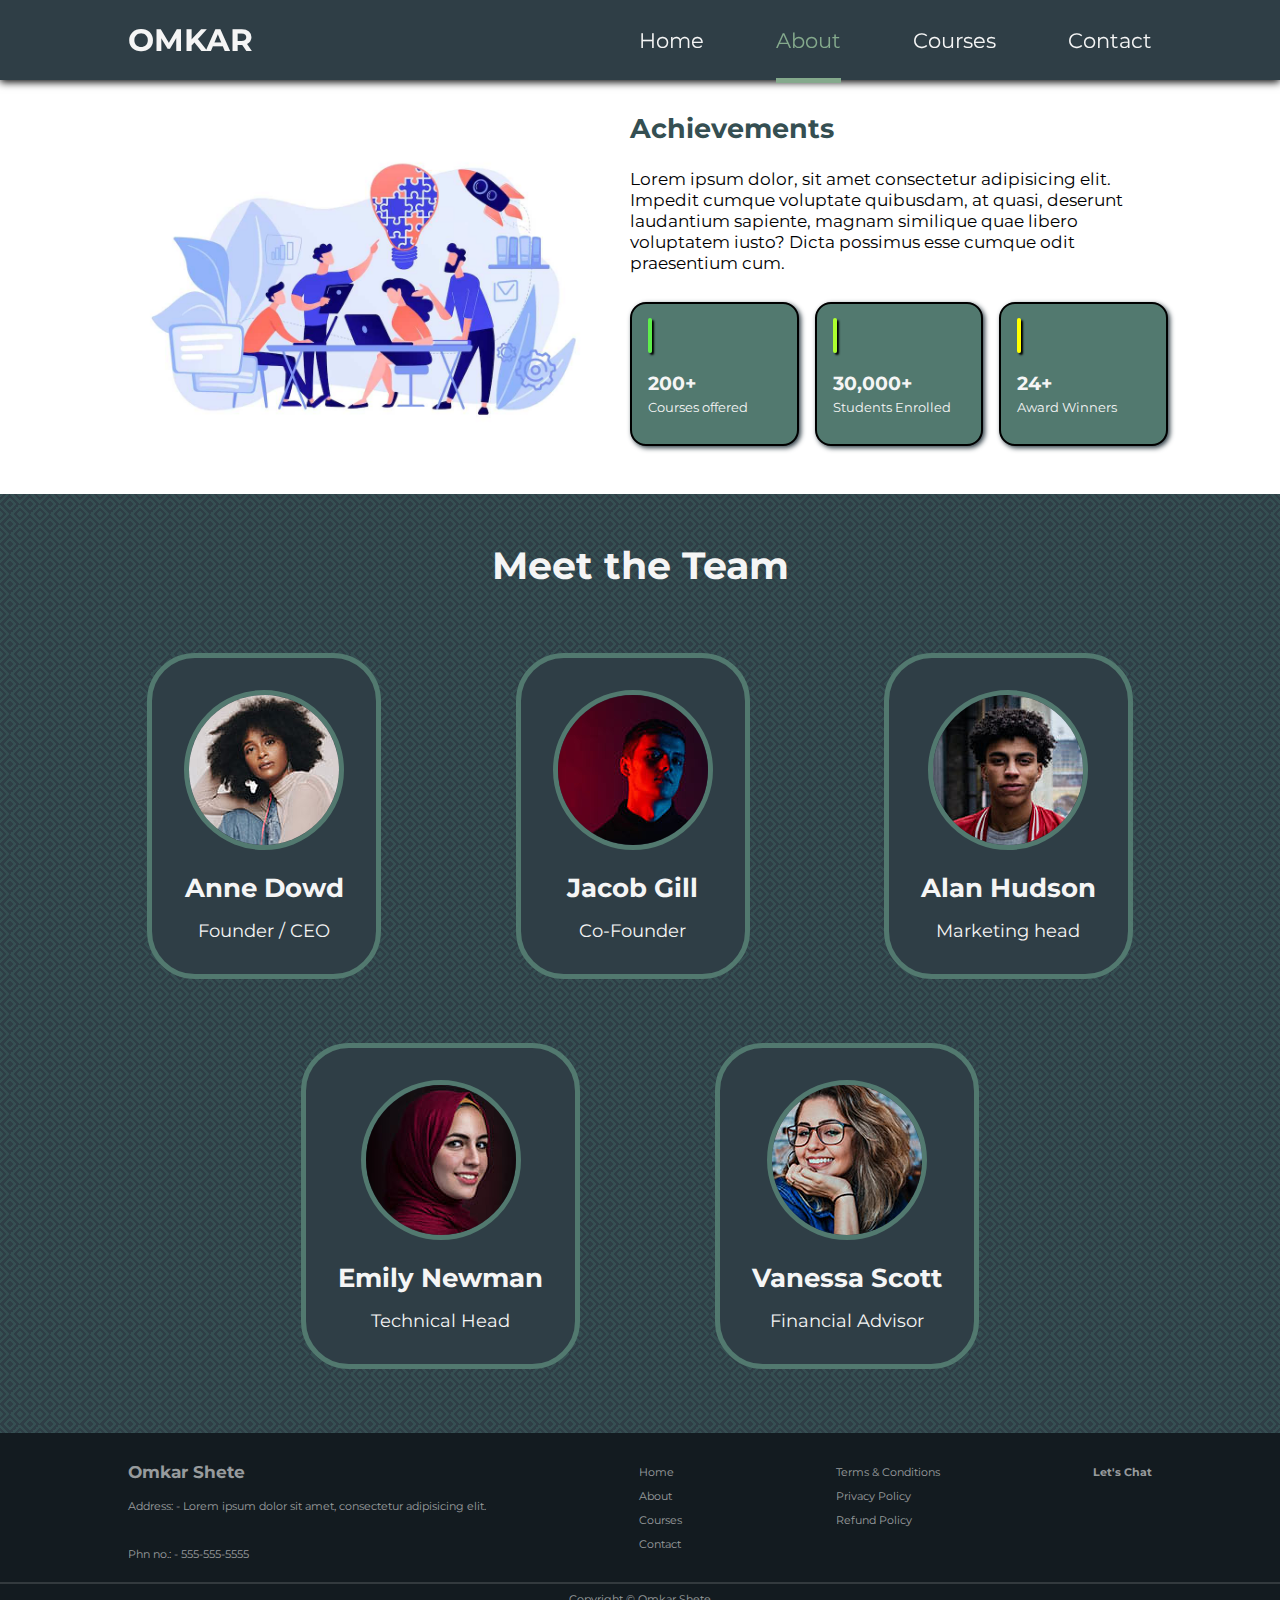
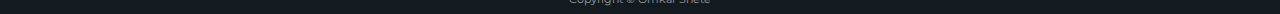
==== about.html @ 5f9958e2 "First Commit" ====
<!DOCTYPE html>
<html lang="en">

<head>
    <meta charset="UTF-8">
    <meta name="viewport" content="width=device-width, initial-scale=1.0">
    <title>About</title>
    <link rel="stylesheet" href="./css/style.css">
    <link rel="stylesheet" href="./css/about.css">
    <script type="module" src="main.js"></script>

    <!-- ICONSCOUT CDN -->
    <link rel="stylesheet" href="https://unicons.iconscout.com/release/v4.0.8/css/line.css">
    <!-- FONTS -->
    <link rel="preconnect" href="https://fonts.googleapis.com">
    <link rel="preconnect" href="https://fonts.gstatic.com" crossorigin>
    <link
        href="https://fonts.googleapis.com/css2?family=Montserrat:wght@300;500;700&family=Outfit:wght@400;700&display=swap"
        rel="stylesheet">



</head>

<body>
    <div id="scroll"></div>

    <!-- ======= START of NAVBAR ========= -->
    <nav id="navcontainer">
        <div class="container nav">
            <div class="nav__logo">
                <h2><a href="index.html">OMKAR</a></h2>
            </div>

            <ul class="nav__menu " id="nav__menu">
                <li><a href="index.html">Home</a></li>
                <li><a class="active" href="about.html">About</a></li>
                <li><a href="courses.html">Courses</a></li>
                <li><a href="contact.html">Contact</a></li>
            </ul>

            <button class="nav__togglebtn" id="open-btn"><i class="uil uil-bars"></i></button>
            <button class="nav__togglebtn" id="close-btn"><i class="uil uil-multiply"></i></button>

        </div>

    </nav>

    <!-- ============= About-Achievements ================ -->

    <section class="about">
        <div class="container">
            <div class="about__left">
                <img src="./img/about_undraw.svg" alt="achievements">
            </div>
            <div class="about__right">
                <h3>Achievements</h3>
                <p>Lorem ipsum dolor, sit amet consectetur adipisicing elit. Impedit cumque voluptate quibusdam, at
                    quasi, deserunt laudantium sapiente, magnam similique quae libero voluptatem iusto? Dicta possimus
                    esse cumque odit praesentium cum.</p>
                <div class="cards">
                    <div class="card">
                        <i class="uil uil-video"></i>
                        <h4>200+</h4>
                        <p>Courses offered</p>
                    </div>
                    <div class="card">
                        <i class="uil uil-book-reader"></i>
                        <h4>30,000+</h4>
                        <p>Students Enrolled</p>
                    </div>
                    <div class="card">
                        <i class="uil uil-trophy"></i>
                        <h4>24+</h4>
                        <p>Award Winners</p>
                    </div>
                </div>
            </div>

        </div>
    </section>

    <!-- ==================== Team ================= -->

    <section class="team">
        <div class="container">
            <h2>Meet the Team</h2>
            <div class="members">
                <div class="member__card">
                    <img src="./img/avatar1.jpg" alt="person 1">

                    <h4>Anne Dowd</h4>
                    <p>Founder / CEO</p>
                    <ul class="member__socials" id="ul">
                        <li><a href="https://twitter.com/" target="_blank"><i class="uil uil-twitter"></i></a></li>
                        <li><a href="https://www.instagram.com/" target="_blank"><i
                                    class="uil uil-instagram-alt"></i></a></li>
                        <li><a href="https://www.facebook.com/" target="_blank"><i class="uil uil-facebook"></i></a>
                        </li>
                    </ul>

                </div>
                <div class="member__card">
                    <img src="./img/avatar2.jpg" alt="person 1">
                    <h4>Jacob Gill</h4>
                    <p>Co-Founder</p>
                    <ul class="member__socials" id="ul">
                        <li><a href="https://twitter.com/" target="_blank"><i class="uil uil-twitter"></i></a></li>
                        <li><a href="https://www.instagram.com/" target="_blank"><i
                                    class="uil uil-instagram-alt"></i></a></li>
                        <li><a href="https://www.facebook.com/" target="_blank"><i class="uil uil-facebook"></i></a>
                        </li>
                    </ul>

                </div>
                <div class="member__card">
                    <img src="./img/avatar3.jpg" alt="person 1">
                    <h4>Alan Hudson</h4>
                    <p>Marketing head</p>
                    <ul class="member__socials" id="ul">
                        <li><a href="https://twitter.com/" target="_blank"><i class="uil uil-twitter"></i></a></li>
                        <li><a href="https://www.instagram.com/" target="_blank"><i
                                    class="uil uil-instagram-alt"></i></a></li>
                        <li><a href="https://www.facebook.com/" target="_blank"><i class="uil uil-facebook"></i></a>
                        </li>
                    </ul>
                </div>
                <div class="member__card">
                    <img src="./img/avatar4.jpg" alt="person 1">
                    <h4>Emily Newman</h4>
                    <p>Technical Head</p>
                    <ul class="member__socials" id="ul">
                        <li><a href="https://twitter.com/" target="_blank"><i class="uil uil-twitter"></i></a></li>
                        <li><a href="https://www.instagram.com/" target="_blank"><i
                                    class="uil uil-instagram-alt"></i></a></li>
                        <li><a href="https://www.facebook.com/" target="_blank"><i class="uil uil-facebook"></i></a>
                        </li>
                    </ul>
                </div>
                <div class="member__card">
                    <img src="./img/avatar5.jpg" alt="person 1">
                    <h4>Vanessa Scott</h4>
                    <p>Financial Advisor</p>
                    <ul class="member__socials" id="ul">
                        <li><a href="https://twitter.com/" target="_blank"><i class="uil uil-twitter"></i></a></li>
                        <li><a href="https://www.instagram.com/" target="_blank"><i
                                    class="uil uil-instagram-alt"></i></a></li>
                        <li><a href="https://www.facebook.com/" target="_blank"><i class="uil uil-facebook"></i></a>
                        </li>
                    </ul>
                </div>
            </div>
        </div>
    </section>


    <!-- ============ Footer ========== -->

    <footer>
        <div class=" container">
            <div class="footer__top">

                <div class="footer__organization">
                    <h2>Omkar Shete</h2>
                    <p>Address: - Lorem ipsum dolor sit amet, consectetur adipisicing elit.</p>
                    <br>
                    <p>Phn no.: - 555-555-5555</p>
                </div>

                <ul class="links">
                    <li><a href="index.html">Home</a></li>
                    <li><a href="about.html">About</a></li>
                    <li><a href="courses.html">Courses</a></li>
                    <li><a href="contact.html">Contact</a></li>
                </ul>
                <ul class="links-terms">
                    <li><a href="index.html" target="_blank">Terms & Conditions</a></li>
                    <li><a href="about.html" target="_blank">Privacy Policy</a></li>
                    <li><a href="courses.html" target="_blank">Refund Policy</a></li>
                </ul>

                <div class="footer__socials">
                    <h4>Let's Chat</h4>
                    <ul class="socials">
                        <li><a href="https://twitter.com/"><i class="uil uil-twitter" target="_blank"></i></a></li>
                        <li><a href="https://www.instagram.com/"><i class="uil uil-instagram-alt"
                                    target="_blank"></i></a></li>
                        <li><a href="https://www.facebook.com/"><i class="uil uil-facebook" target="_blank"></i></a>
                        </li>
                    </ul>
                </div>


            </div>
        </div>
        <div class="footer__down ">
            <p> Copyright &copy; Omkar Shete</p>
        </div>
    </footer>








    <!-- Back to top -->

    <div class="top">
        <a href="#scroll"><button id="top-btn"><i class="uil uil-arrow-up"></i></button></a>
    </div>


</body>

</html>
---- css/style.css ----
/* ========== VARIABLES ========= */
:root {
    --color-primary: #84A98C;
    --color-primary-variant: #52796F;

    --color-dark: #2F3E46;
    --color-dark-variant: #354F52;

    --color-light: #CAD2C5;

    --container-width-lg: 80%;
    --container-width-md: 90%;
    --container-width-sm: 94%;

}

/*========== CSS RESET =============*/


* {
    margin: 0;
    padding: 0;
    box-sizing: border-box;
    list-style: none;
    text-decoration: none;
}

html {
    height: 100%;
    scroll-behavior: smooth;
}

#scroll {
    position: absolute;
    top: 0;
}

body {

    height: 100%;
    background-color: var(--color-dark-variant);
    /* background: linear-gradient(45deg, #0000 calc(25%/3), #2f3e46 0 calc(50%/3),
            #0000 0 calc(250%/3), #2f3e46 0 calc(275%/3),
            #0000 0), linear-gradient(45deg, #2f3e46 calc(25%/3), #0000 0 calc(50%/3),
            #2f3e46 0 25%, #0000 0 75%,
            #2f3e46 0 calc(250%/3), #0000 0 calc(275%/3),
            #2f3e46 0),
        linear-gradient(-45deg, #0000 calc(25%/3), #2f3e46 0 calc(50%/3),
            #0000 0 calc(250%/3), #2f3e46 0 calc(275%/3),
            #0000 0), linear-gradient(-45deg, #2f3e46 calc(25%/3), #0000 0 calc(50%/3),
            #2f3e46 0 25%, #0000 0 75%,
            #2f3e46 0 calc(250%/3), #0000 0 calc(275%/3),
            #2f3e46 0) #354f52;
    background-size: 20px 20px;
    background-position: 0 0, 10px 10px; */
    background: radial-gradient(var(--color-primary), var(--color-primary-variant));
    /* background: linear-gradient(var(--color-dark-variant), var(--color-primary-variant)); */
    background-repeat: no-repeat;
    background-attachment: fixed;

    font-family: 'Montserrat', sans-serif;
    font-size: 1.6rem;
}

.container {
    width: var(--container-width-lg);
    margin: 0 auto;
    /* border: 8px solid black; */
}

.info-btn {
    font-size: 1.4rem;
    margin: 2rem 0rem;
    padding: 1rem;
    color: white;
    background-color: var(--color-dark);
    cursor: pointer;
    border-radius: 10px;
    transition: 200ms transform ease;
}

.info-btn:hover {
    transform: translateY(-4px);
    /* color: var(--color-light); */
    color: rgb(141, 219, 141);
    background-color: var(--color-dark-variant);
}


.windowScroll {
    background-color: var(--color-dark-variant);
    transition: all 1000ms ease;
    /* background-color: #3f5355; */
    /* color: var(--color-dark-variant); */
}

.top button {

    border: 2px solid black;
    border-radius: 50%;
    font-size: 2rem;
    padding: 0.5rem 0.7rem;
    color: var(--color-dark);
    background-color: var(--color-primary);
    position: fixed;
    bottom: 5%;
    right: 2%;
    cursor: pointer;
    z-index: 11;
    transition: all 300ms ease;
    display: none;

}

span.no-wrap {
    white-space: nowrap;
}

/* .btn-display{

} */

/* ========== NAV BAR ============== */

nav {
    background-color: var(--color-dark);
    /* background-color: #354f52fa; */
    box-shadow: 0 2px 8px black;
    position: fixed;
    /* position: relative; */
    font-size: 1.3rem;
    top: 0;
    right: 0;
    left: 0;
    z-index: 10;
}

.nav {
    display: flex;
    justify-content: space-between;
    height: 5rem;
    align-items: center;
    color: var(--color-primary);
}

nav h2 a {
    font-size: 1 .8rem;
    color: whitesmoke;
}


.nav__menu {
    display: flex;
    gap: 4.5rem;
    height: 5rem;
    align-items: center;
}

.nav__menu li {
    height: 100%;
    display: flex;
    align-items: center;
}

.nav__menu li a {
    color: whitesmoke;
    position: relative;
}

.nav__menu a.active,
.nav__menu a:hover {
    color: var(--color-primary);
}

.nav__menu li a.active::after,
.nav__menu li a:hover::after {
    content: "";
    width: 100%;
    height: 5px;
    display: inline-block;
    background-color: var(--color-primary);
    position: absolute;
    top: 50px;
    left: 0;
    bottom: 0;
}


.nav__togglebtn {
    display: none;
    font-size: 1.6rem;
    padding: 0.8rem;
    font-family: 'Montserrat', sans-serif;
    background-color: transparent;
    border: none;
    color: var(--color-light);
}


/* =============== HEADER ================ */

header {
    background-color: white;
}

.header {
    margin-top: 5rem;
    padding-top: 3rem;
    /* display: flex; */
    /* grid-template-columns: 40% 60%; */
    /* overflow: hidden; */
    display: grid;
    grid-template-columns: 45% 55%;
    gap: 1rem;
    /* align-items: center; */
    color: var(--color-dark);
    /* flex: 1; */
}

.header__left {
    display: grid;
    place-content: center;
}

.header__left h3 {
    margin: 0 0 2rem 0;
    /* font-size: 2.8rem; */
    /* font-size: clamp(1.2rem, 2vw + 0.75rem, 6rem); */
    /* flex: 1; */
    font-size: clamp(1.6rem, 1.2vw + 0.75rem, 3rem);
    /* padding-bottom: 1.8vw; */
    color: var(--color-dark-variant);
}

.header__left p {
    margin-bottom: 1.2rem;
    /* font-size: 1.2rem; */
    font-size: clamp(0.8rem, 0.4vw + 0.75rem, 1.4rem);
    /* font-size: clamp(0.9rem, 0.8vw + 0.5rem, 2rem); */
}

.header__left button {
    background-color: var(--color-dark);
    margin-left: 0;
    width: 10rem;
}

.header__right img {
    display: grid;
    place-content: center;
    width: 100%;
    max-height: 400px;
    /* height: 500px;
    flex: 2; */
}

/* ============= Categories ============== */

main {
    /* background-color: var(--color-dark); */
    /* background: radial-gradient(var(--color-primary), var(--color-dark)); */
    /* padding: 1rem; */
    /* height: 65rem; */
    /* margin-top: 1rem; */
    margin-top: 2rem;
    margin-bottom: 4rem;
}

.categories {
    display: grid;
    /* height: 50rem; */
    margin-top: 5rem;
    gap: 1rem;
    color: var(--color-dark);
    grid-template-columns: 30% 70%;


}

.categ__left {
    /* display: flex;
    flex-flow: column nowrap; */
    justify-content: center;
    padding-top: 2rem;
    padding-right: 2rem;
    /* background-color: coral; */
    /* padding: 2rem; */
}



.categ__left h3 {
    font-size: 2.5rem;
    margin: 2rem 0rem;
}

.categ__left p {
    font-size: 1rem;
    margin: 2.5rem 1rem 2rem 0.2rem;
    /* padding-left: 1rem; */
    color: #333;
    /* text-align: justify; */

}

.categ__left button {
    margin-top: 5rem;
    /* margin-left: 2.5rem; */
    /* background-color: var(--color-dark);
    color: var(--color-light); */

}

.categ__right {
    display: grid;
    grid-template-columns: repeat(3, 1fr);
    gap: 1rem;
}

.categ__right__header {
    display: flex;
    align-items: center;
    gap: 0.5rem;
}

.categ__right article {
    border: 2px solid var(--color-light);
    border-radius: 2rem;
    padding: 1rem;
    display: flex;
    flex-flow: column nowrap;
    transition: all 200ms ease-in-out;
    background-color: var(--color-light);
    overflow: hidden;

    /* max-width: 70%; */

}

.categ__right article:hover {
    box-shadow: -15px 15px 20px black;
    transform: translateY(5px);
}

.categ__right article button {
    font-size: 3rem;
    border-radius: 20px;
    text-align: center;
}

.categ__right article p {
    color: var(--color-dark);
    font-size: 0.8rem;
    padding: 1rem;
    text-align: left;
}

.categ__right article h5 {
    color: var(--color-dark-variant);
    /* border: 2px solid coral; */
    display: grid;
    /* text-align: left; */
    place-content: center;
    height: 5rem;
    font-size: clamp(1rem, 0.8vw + 0.5rem, 2rem);
    padding-top: 1rem;
    /* text-align: center; */
}

/* =========== Popular Courses ============= */

.course-container {
    background-color: white;
    text-align: center;
    padding-bottom: 1rem;
}

.course-container h2 {
    padding: 2rem 0;
}

.swiper.mySwipper {
    width: var(--container-width-lg);
    /* width: 100%; */
    height: auto;
    /* position: relative; */
    /* padding: 10rem; */
    /* border: 2px solid coral; */

    /* display: flex;
    flex: 1;
    gap: 1rem;
    flex-flow: column nowrap; */
}

.swipe__button {
    position: absolute;
    top: 0;
}



.course {
    border: 2px solid black;
    margin-bottom: 3rem;
    padding: 1.5rem;
    border-radius: 2rem;
    background-color: var(--color-light);
    /* display: flex; */
    /* align-items: flex-start; */
    /* flex-flow: row nowrap; */
    /* flex-shrink: 1; */
}

.course:hover {
    box-shadow: inset 0 0 10px 2px black;

}

.course .course__img {
    /* height: 250px; */
    width: 100%;
    padding: 0.2rem;
    border-radius: 1rem;
    border: 2px solid black;
    box-shadow: inset 0 0 4px black;
}

.course .course__head {
    white-space: nowrap;
    /* border: 2px solid coral; */
    /* font-size: 1.4rem; */
    font-size: clamp(0.8rem, 0.8vw + 0.5rem, 1.4rem);
    margin: 1rem 0;
}

.course p {
    /* font-size: 1rem; */
    font-size: clamp(0.6rem, 0.4vw + 0.5rem, 1rem);
    text-align: left;
    padding: 0.2rem;

}

.course .info-btn {
    width: 80%;
    display: flex;
    flex: 1;
    text-align: center;
    justify-content: center;
    font-size: 1.2rem;
    margin: 1.8rem auto;
}

/* .course-container {
        margin: 2rem 0 0 0;
        text-align: center;
        background-color: white;
        /* width: 100%; 
        padding: 2rem;

    } */



/* .course-container h2 {
        margin: 2rem;
        font-size: 4rem;
    }

    .courses {
        /* display: flex; 
margin-top: 3rem;
gap: 2rem;
flex: 1;
justify-content: space-between;
/* grid-template-columns: repeat(3, 1fr); 

}

.course {
    width: 30%;
    padding: 2rem;
    margin-bottom: 2rem;
    border-radius: 20px;
    transition: 200ms all ease;
    background-color: var(--color-dark-variant);

}

/* .swiper {
    width: 100%;
} 



.course__img {
    /* padding: 2rem; 
    border: 2px solid black;
    border-radius: 20px;
    height: 250px;
    /* width: 100%; 
}

.course__head {
    color: whitesmoke;
    font-size: 2rem;
    margin-top: 1rem;
    height: 4rem;
}

.course p {
    color: rgba(245, 245, 245, 0.619);
    margin-top: 2rem;
    font-size: 1.2rem;
    text-align: left;
    /* display: none; 
}

*/
/* ========  FAQs ==========*/

.faq-container {
    color: whitesmoke;
    padding: 2rem;
    text-align: center;
    background-color: var(--color-dark);
    background: linear-gradient(45deg, #0000 calc(25%/3), #2f3e46 0 calc(50%/3),
            #0000 0 calc(250%/3), #2f3e46 0 calc(275%/3),
            #0000 0), linear-gradient(45deg, #2f3e46 calc(25%/3), #0000 0 calc(50%/3),
            #2f3e46 0 25%, #0000 0 75%,
            #2f3e46 0 calc(250%/3), #0000 0 calc(275%/3),
            #2f3e46 0),
        linear-gradient(-45deg, #0000 calc(25%/3), #2f3e46 0 calc(50%/3),
            #0000 0 calc(250%/3), #2f3e46 0 calc(275%/3),
            #0000 0), linear-gradient(-45deg, #2f3e46 calc(25%/3), #0000 0 calc(50%/3),
            #2f3e46 0 25%, #0000 0 75%,
            #2f3e46 0 calc(250%/3), #0000 0 calc(275%/3),
            #2f3e46 0) #354f52;
    background-size: 20px 20px;
    background-position: 0 0, 10px 10px;
    padding-bottom: 2rem;
}

.faq-container h3 {
    margin-bottom: 2rem;
    font-size: 3rem;
    /* border: 2px solid red; */
}

.faqs {
    display: grid;
    grid-template-columns: 40% 60%;
    gap: 2rem;
}

.faqs .faq__img {
    width: 100%;
    /* border: 2px solid coral; */
    display: flex;
    align-items: flex-start;

}

.faq {
    /* background-color: coral; */
    margin-top: 2rem;
    border-radius: 2rem;
    background: linear-gradient(to left, var(--color-light), var(--color-primary));
    background-color: var(--color-primary-variant);
    color: var(--color-dark-variant);
    display: flex;
    padding: 1rem;
    gap: 1rem;
    align-items: center;
    margin: 10px;
    text-align: left;
    border: 2px solid #333;
    cursor: pointer;

}

.faq .content h4 {
    /* display: none; */
    font-size: 1.2rem;
}

.faq .content p {
    margin-top: 0.2rem;
    padding: 0.2rem 0 0 0.2rem;
    font-size: 1rem;
    display: none;
    color: var(--color-dark);
    /* border: 2px solid red; */
}

.faq .btn-container {
    align-self: stretch;
    display: flex;
    flex-flow: column nowrap;
    /* background-color: coral; */
    /* flex: 1;
    height: 100%; */
    justify-content: flex-start;
}

/* .faq p {
    display: none;
} */

.faq.open p {
    display: block;
}

.faq #minus-btn {
    display: none;
}

.faq .toggle__btn {
    /* display: none; */
    padding-left: 0.8rem;
    cursor: pointer;
    font-size: 1.3rem;
    background-color: transparent;
    border: transparent;
    color: inherit;
}

.faq-container .container {
    margin-bottom: 3rem;
}


/* ============ Footer ================== */

footer {
    background-color: #131b20;
    color: rgba(255, 255, 255, 0.575);
    font-size: 0.7rem;
    padding-top: 1.7rem;
    /* position: sticky;
    bottom: 0; */
}

.footer__top {
    display: flex;
    justify-content: space-between;
    line-height: 1.5rem;
}

.footer__top a {
    color: rgba(255, 255, 255, 0.575);

}

.footer__top a:hover {
    text-decoration: underline;
    color: whitesmoke;
}

.footer__organization h2 {
    margin-bottom: 10px;
}

.footer__socials ul {
    margin-top: 5px;
    display: flex;
    gap: 10px;
}

.footer__down {
    padding: 0.5rem 0;
    text-align: center;
    border-top: 2px solid rgba(245, 245, 245, 0.14);
    margin-top: 1rem;
}


/* ============ Media Queries ================ */

/* small screen lappys */

@media screen and (max-width:1024px) {
    .container {
        width: var(--container-width-md);
    }

    .info-btn {
        font-size: 1.2rem;
        margin: 1rem 0 1rem;
        border-radius: 10px;
        padding: 0.9rem;

    }


    /* =============  NAVBAR ============== */

    .nav__togglebtn {
        display: block;
    }

    .nav__togglebtn#close-btn {
        display: none;
    }

    .nav {
        position: relative;
        /* border: 2px solid coral; */

    }

    .nav__menu {
        display: none;
        position: absolute;
        right: 0;
        bottom: -5rem;
    }

    .nav__menu li {
        background-color: var(--color-dark-variant);
        border-bottom: 2px solid black;
        border-left: 2px solid black;
        border-right: 2px solid black;
        /* box-shadow: 0 0 0 2px black; */

    }


    .nav__menu li a,
    .nav__menu li a.active {
        padding: 0 4rem 10px 2rem;
        color: whitesmoke;
    }

    .nav__menu li a:hover {
        color: var(--color-light);
    }


    .nav__menu li a.active::after,
    .nav__menu li a:hover::after {
        content: "";
        display: none;
    }


    /* ================ Header ================== */

    .header {
        display: grid;
        grid-template-columns: 1fr 4fr;

    }

    .header__left h3 {
        /* font-size: 2.2rem; */
        font-size: clamp(1rem, 2vw + 0.5rem, 3rem);

    }

    .header__left p {
        /* font-size: 0.9rem; */
        font-size: clamp(0.6rem, 0.5vw + 0.5rem, 1.2rem);

    }

    .header__right img {
        width: 100%;
    }

    /*  ================ Categories ============= */

    .categories {
        /* display: grid;
        grid-template-columns: 20% 80%; */
        /* gap: 2rem; */

        display: flex;
        flex-flow: row nowrap;
        gap: 1rem;
    }

    .categ__left {
        /* border: 2px solid black; */
        align-items: flex-start;
        flex: 1;
    }

    .categ__left h3 {
        font-size: 2rem;
        margin: 0;
    }

    .categ__left p {
        /* width: 180px; */
        font-size: 0.9rem;
        /* margin: 0; */
        padding: 0 0 1rem 0.2rem;
        text-align: left;
        /* border: 2px solid coral; */
    }

    .categ__left button {
        margin: 2rem 0 1rem 0rem;
    }

    .categ__right {
        flex: 3;
        display: grid;
        grid-template-columns: 1fr 1fr 1fr;
        /* max-width: 30%; */
        min-width: 250px;
    }


    .categ__right article h5 {
        font-size: clamp(0.8rem, 0.8vw + 0.5rem, 2rem)
    }

    .categ__right article p {
        font-size: 0.7rem;
    }

    /* ================ Courses ================== */

    .swiper .courses {
        display: flex;
    }

    .course .course__head {
        white-space: pre-wrap;
        font-size: 1.1rem;
        /* border: 2px solid coral; */
        height: 3rem;
        display: grid;
        place-content: center;
    }

    .course p {
        font-size: 0.8rem;
    }

    /* ============ FAQ =========== */

    .faq-container h3 {
        font-size: 2.4rem;
    }

    .faq .content h4 {
        font-size: 1.2rem;

    }

    .faq .content p {
        font-size: 0.8rem;
    }

    /* ================ Footer ============== */


    footer {
        font-size: 0.6rem;
    }

}


/* ============ Tablets ================ */

@media screen and(max-width:800px) {}





/* ============== Mobiles ============= */
@media screen and (max-width:800px) {

    .container {
        width: var(--container-width-sm);
    }

    .info-btn {
        font-size: 1rem;
    }

    /* ========= Navbar ========== */

    .nav__menu a {
        font-size: 1rem;
    }

    .nav h2 {
        font-size: 1.6rem;
    }

    /*  ======== Header =========== */
    .header__left p {
        /* font-size: 0.9rem; */
        color: var(--color-dark);
        font-size: clamp(0.6rem, 0.1vw + 0.75rem, 1.2rem);
        /* background-color: rgba(255, 255, 255, 0.833); */


    }

    .header__left button {
        margin-bottom: 2rem;
    }

    header {
        text-align: center;

        /* display: block; */

        /* display: block; */
        background: url(../img/trial.svg);
        background-color: white;
        /* background-position-y: 5rem; */
        /* background-position: top; */
        background-size: contain;
        /* background-attachment: fixed; */
        background-repeat: no-repeat;
        background-position: center;
    }

    .header__left h3 {
        /* background-color: rgba(255, 255, 255, 0.515); */
        padding: 0.5rem;

    }

    .header {
        display: block;
        background-color: rgba(255, 255, 255, 0.705);
        /* background: url(./img/trial.svg);
        background-position: center;
        background-size: contain;
        background-repeat: no-repeat;
        */
    }



    .header__right img {
        display: none;
    }

    /* ========== Categories ============ */

    main {
        margin: 0;
    }

    .categories {
        display: block;
        margin-top: 0;
        /* border: 1px solid coral; */
        padding-bottom: 1rem;
    }

    .categ__left {
        padding-top: 1rem;
        padding-right: 0;
    }

    .categ__left button {
        margin: 0.5rem;
        display: none;
    }

    .categ__left h3 {
        margin: 0;
    }

    .categ__left p {
        margin: 0.5rem 0.2rem;
        padding: 0.3rem;
    }

    .categ__right {
        display: grid;
        grid-template-columns: 1fr 1fr;
        gap: 0.4rem;
    }

    .categ__right article {
        display: block;
    }

    .categ__right__header {
        display: flex;
        align-items: center;
        height: 1.4rem;


    }

    .categ__right article button {
        /* display: inline-block; */
        /* float: left; */
        margin-right: 0.5rem;
        font-size: 1.4rem;


    }

    .categ__right article h5 {
        /* font-size: 1.2rem; */
        /* border: 2px solid red; */
        font-size: clamp(0.8rem, 0.9vw + 0.2rem, 1.8rem);
        padding: 0 0.3rem 0 0;
        margin: 0;
    }

    .categ__right article p {
        /* border: 2px solid black; */
        font-size: clamp(0.5rem, 0.5vw + 0.2rem, 1.3rem);
    }

    /* =========== FAQ ============ */

    .faq-container h3 {
        font-size: 1.6rem;
    }

    .faqs {
        display: block;
    }

    .faqs .faq__img {
        display: none;
    }

    .faq .content h4 {
        font-size: 1rem;
    }

    .faq .content p {
        font-size: 0.8rem;
    }

    /* =========== Footer =============== */

    footer {
        padding-top: 0.5rem;
    }


    .footer__top {
        display: block;
        text-align: center;
        font-size: 0.5rem;
        width: 70%;
        margin: 0.2rem auto;
        grid-template-columns: 1fr 1fr;
        place-content: center;
        gap: 1rem;
        line-height: 0.8rem;

    }

    .footer__top .links {
        margin: 1rem 0;
        display: none;
    }

    .footer__top .links-terms {
        margin: 1rem 0;
    }

    .footer__socials {
        /* display: flex; */
        justify-content: center;
        /* border: 2px solid coral; */
    }

    .footer__socials .socials {
        display: flex;
        justify-content: center;
    }









}
---- css/about.css ----
:root {
    --color-primary: #84A98C;
    --color-primary-variant: #52796F;

    --color-dark: #2F3E46;
    --color-dark-variant: #354F52;

    --color-light: #CAD2C5;

    --container-width-lg: 80%;
    --container-width-md: 90%;
    --container-width-sm: 94%;

}

/* ============ About - Achievements ============ */
.about {
    background-color: white;
    margin-top: 5rem;
    padding: 2rem 0;
}

.about .container {
    display: grid;
    gap: 1rem;
    grid-template-columns: 45% 55%;
}

.about__left {
    display: grid;
    place-content: center;
}

.about__right {
    display: grid;
    place-content: center;
    margin-left: 2vw;
}

.about__right h3 {
    font-size: clamp(1.6rem, 1.2vw + 0.75rem, 3rem);
    padding-bottom: 1.8vw;
    color: var(--color-dark-variant);
}

.about__right p {
    font-size: clamp(0.8rem, 0.4vw + 0.75rem, 1.4rem);
    padding-bottom: 1vw;

}

.about__right .cards {
    padding: 1rem 0;
    display: flex;
    gap: 1rem;
    justify-content: flex-start;
}

.cards .card {
    border: 2px solid black;
    background-color: var(--color-primary-variant);
    color: whitesmoke;
    padding: 1rem;
    flex: 1;
    min-width: 9rem;
    border-radius: 1rem;
    box-shadow: 2px 2px 5px var(--color-dark);
    transition: all 400ms ease;
}

.cards .card:hover {
    background-color: var(--color-light);
    color: var(--color-dark);
    box-shadow: 0.8rem 0.8rem 0.5rem black;
    transform: translateX(-5px);
}


.card h4 {
    font-size: 1.2rem;
    margin: 20px 0 5px 0;
}

.card p {
    /* padding-top: 10px; */
    font-size: 0.8rem;

    /* white-space: wrap; */
}

.card i {
    /* border: 1px solid black; */
    border-radius: 1rem;
    padding: 2px;
    box-shadow: 2px 2px 2px black;
    color: #333;

}

.card:nth-child(1) i {
    background-color: rgb(94, 238, 75);
}

.card:nth-child(2) i {
    background-color: greenyellow;
}

.card:nth-child(3) i {
    background-color: yellow;
}


.about__left img {
    width: 100%;
}

/* =============== Team =============== */

section.team {
    background-color: var(--color-primary-variant);
    background: linear-gradient(45deg, #0000 calc(25%/3), #2f3e46 0 calc(50%/3),
            #0000 0 calc(250%/3), #2f3e46 0 calc(275%/3),
            #0000 0), linear-gradient(45deg, #2f3e46 calc(25%/3), #0000 0 calc(50%/3),
            #2f3e46 0 25%, #0000 0 75%,
            #2f3e46 0 calc(250%/3), #0000 0 calc(275%/3),
            #2f3e46 0),
        linear-gradient(-45deg, #0000 calc(25%/3), #2f3e46 0 calc(50%/3),
            #0000 0 calc(250%/3), #2f3e46 0 calc(275%/3),
            #0000 0), linear-gradient(-45deg, #2f3e46 calc(25%/3), #0000 0 calc(50%/3),
            #2f3e46 0 25%, #0000 0 75%,
            #2f3e46 0 calc(250%/3), #0000 0 calc(275%/3),
            #2f3e46 0) #354f52;
    background-size: 20px 20px;
    background-position: 0 0, 10px 10px;
    padding: 2rem 0;
    text-align: center;
    color: whitesmoke;
}

.team h2 {
    margin: 1rem 0 2rem 0;
}

.members {
    display: flex;
    gap: 10%;
    flex-flow: row wrap;
    justify-content: center;
}

.member__card {
    margin: 2rem 1rem;
    padding: 02rem;
    position: relative;
    border: 5px solid var(--color-primary-variant);
    border-radius: 3rem;
    background-color: var(--color-dark);
    transition: all 200ms ease;
}

.member__card img {
    border-radius: 50%;
    border: 5px solid var(--color-primary-variant);
    transition: all 500ms ease-out;

}

.member__card:hover {
    box-shadow: 1rem 0.6rem 1rem black;
    transform: translateX(-5px);

}

.img_hover {
    box-shadow: 15px 15px 10px black;
    transform: translateX(-12px);
}

.member__card h4 {
    margin-top: 1rem;
    font-size: clamp(1.6rem, 1.7vw +0.75rem, 3rem);
}

.member__card p {
    padding-top: 1rem;
    font-size: clamp(0.6rem, 0.8vw + 0.5rem, 1.2rem);
}


.member__card .member__socials {

    background-color: #2F3E46;
    padding: 0.5rem;
    position: absolute;
    right: -1rem;
    /* right: 0; */
    top: 4.4rem;
    display: flex;
    flex-direction: column;
    gap: 0.1rem;
    line-height: 0.8rem;
    border: 3px solid var(--color-light);
    border-radius: 1rem;
    display: none;
}

.member__card .member__socials.socials {
    display: flex;
}

.member__card .member__socials a {
    color: var(--color-light);
    font-size: 0.8rem;

}

/* ========== Media Queries ========== */
@media screen and (max-width:1024px) {
    .container {
        width: var(--container-width-md);
    }

    .about .container {
        display: block;
        background-image: url(../img/about_undraw.svg);
        /* background-attachment: fixed; */
        background-repeat: no-repeat;
        background-position: center;
        background-size: contain;
    }

    .about__left {
        display: none;
    }

    .about__right {
        background-color: rgba(255, 255, 255, 0.422);
    }

    .about__right h3 {
        font-size: clamp(1.4rem, 1vw + 0.75rem, 2rem);
        padding-bottom: 1.8vw;
        color: var(--color-dark-variant);
    }

    .about__right p {
        font-size: clamp(0.5rem, 0.3vw + 0.75rem, 1rem);
        padding-bottom: 1vw;

    }

    .card h4 {
        font-size: 1rem;
        margin: 20px 0 5px 0;
    }

    .card p {
        /* padding-top: 10px; */
        font-size: 0.5rem;

        /* white-space: wrap; */
    }

    .cards .card {
        min-width: 4rem;
    }



}
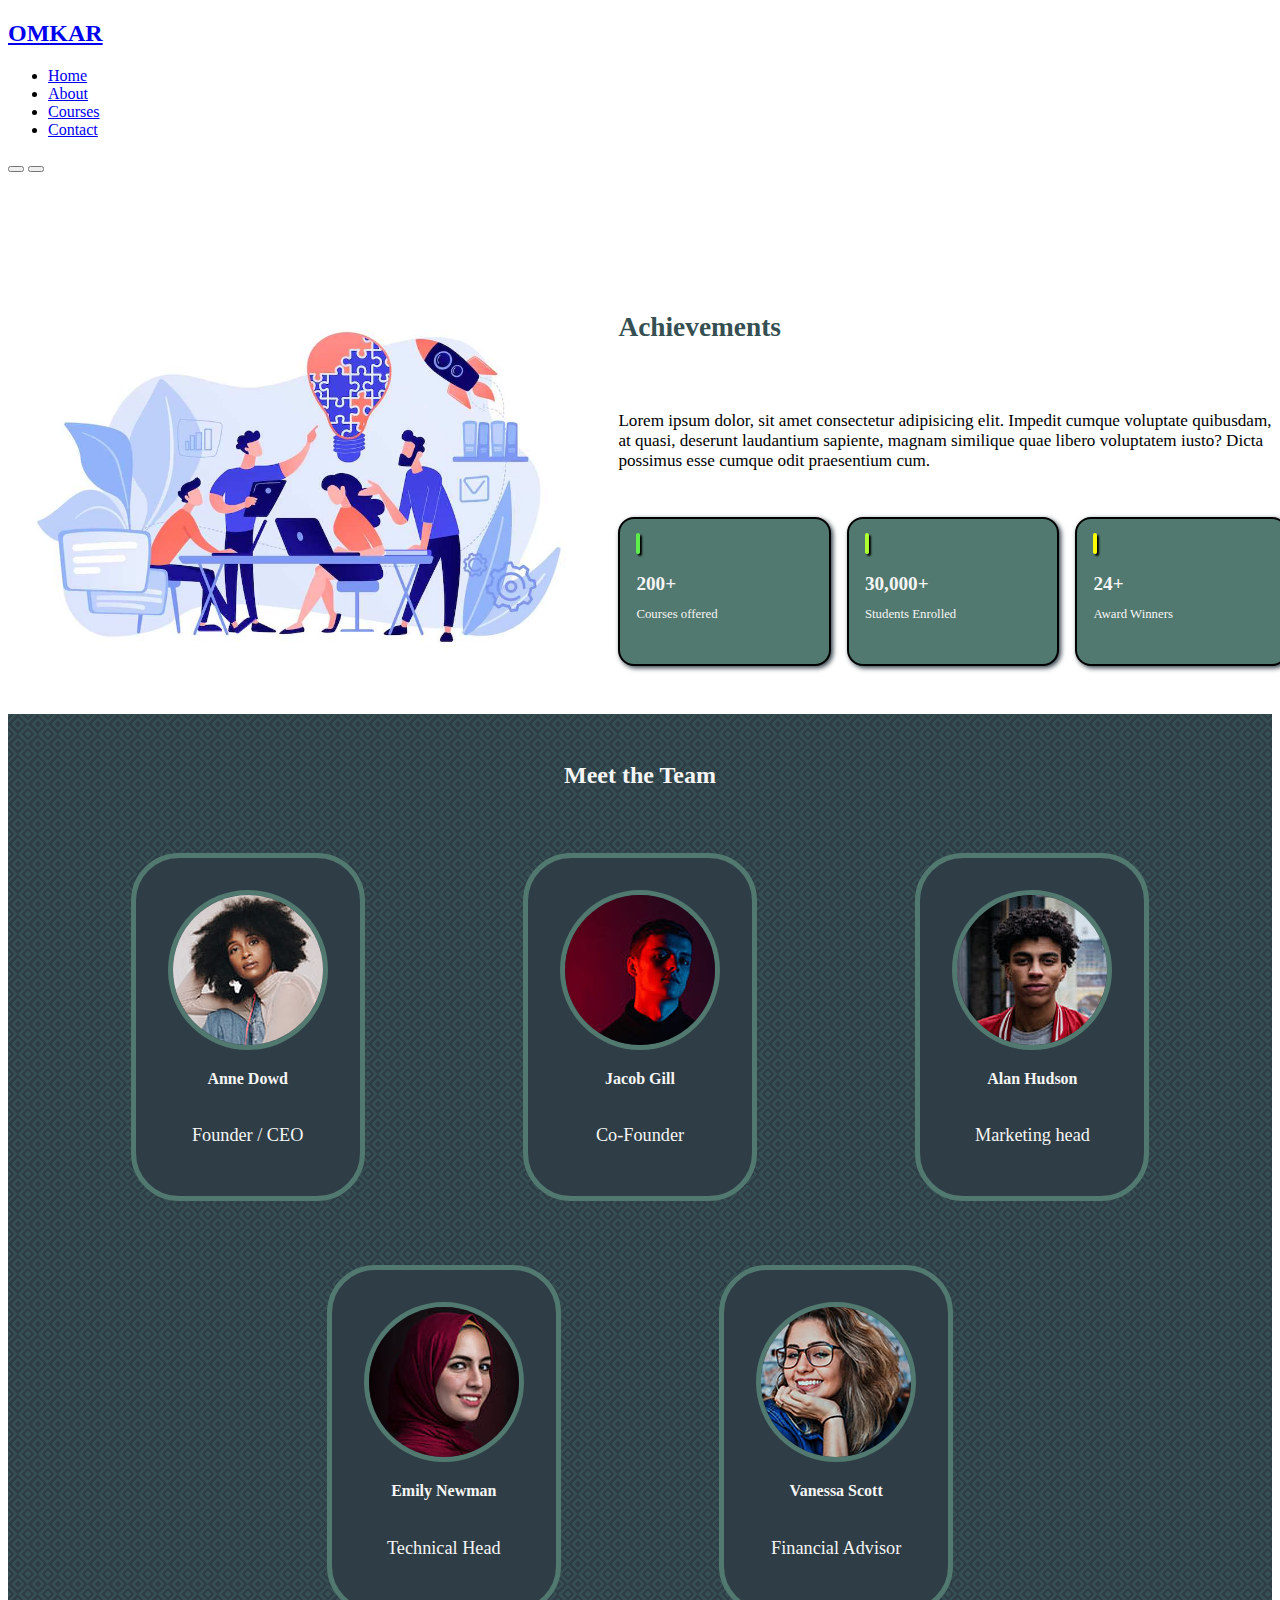
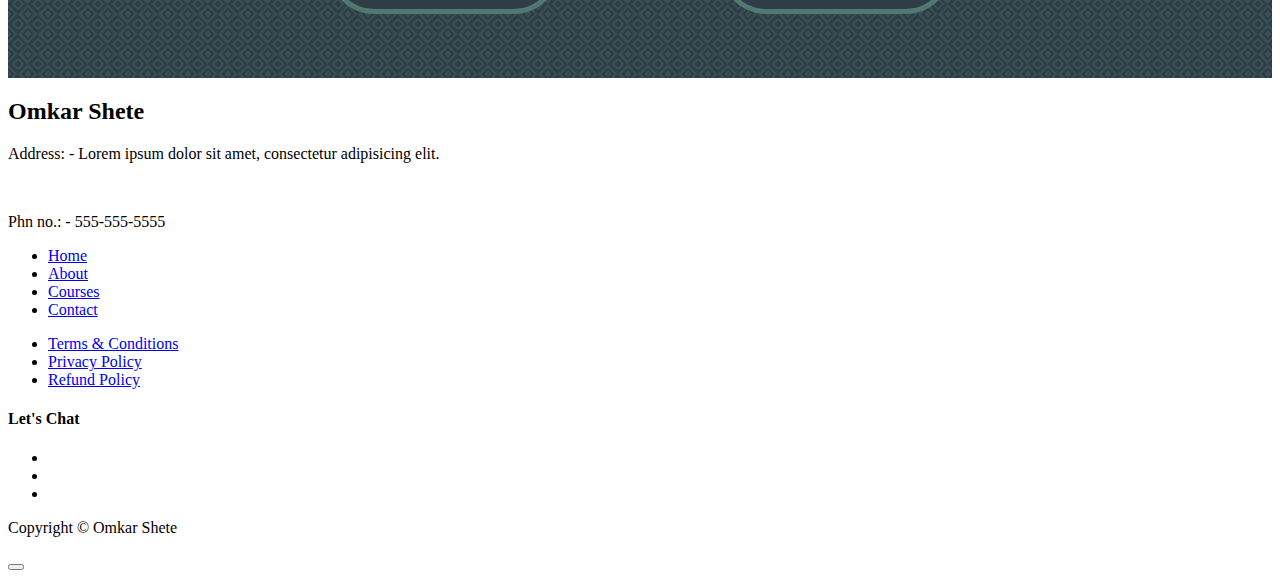
==== commit f2dc002a: "Update about.html" ====
--- a/about.html
+++ b/about.html
@@ -5,6 +5,7 @@
     <meta charset="UTF-8">
     <meta name="viewport" content="width=device-width, initial-scale=1.0">
     <title>About</title>
+    <link rel="icon" href="favicon.ico>
     <link rel="stylesheet" href="./css/style.css">
     <link rel="stylesheet" href="./css/about.css">
     <script type="module" src="main.js"></script>
@@ -214,4 +215,4 @@
 
 </body>
 
-</html>+</html>
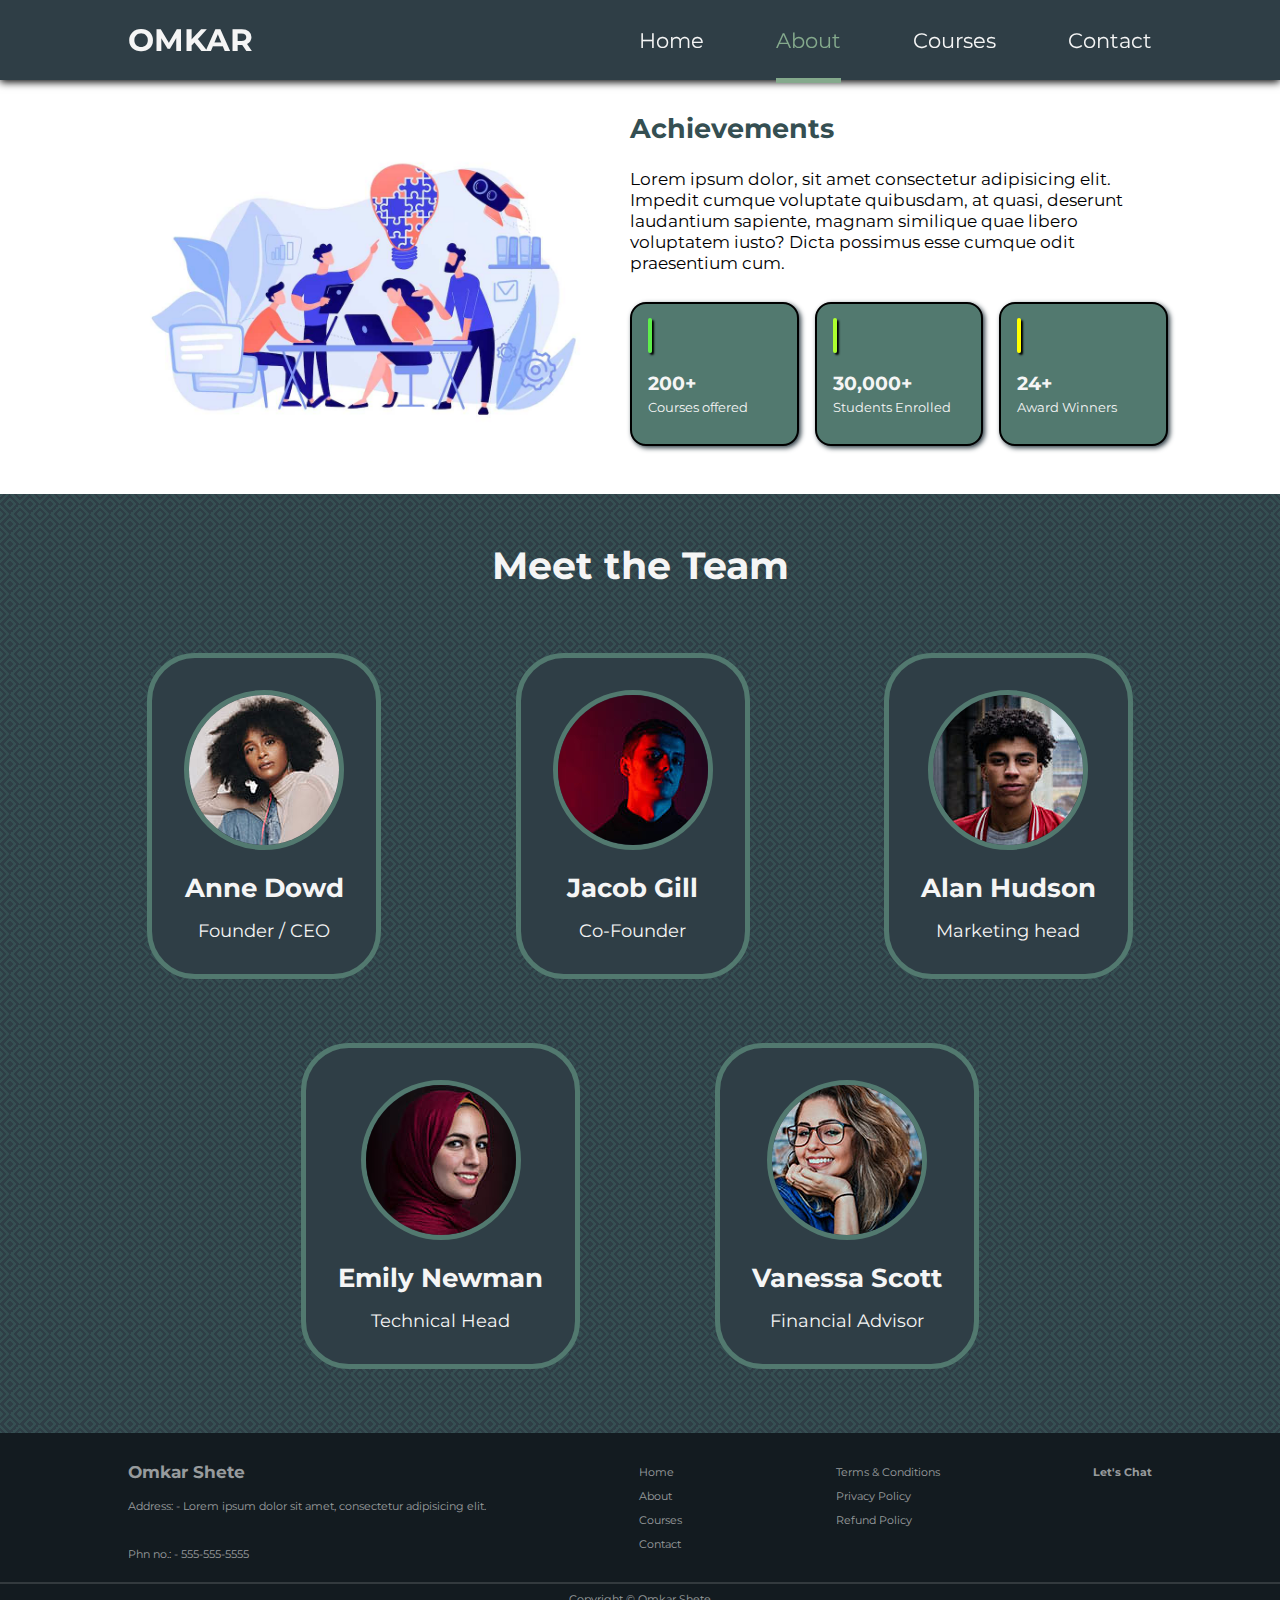
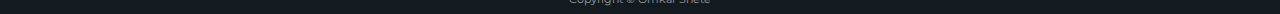
==== commit efebe77d: "Added favicon" ====
--- a/about.html
+++ b/about.html
@@ -5,7 +5,7 @@
     <meta charset="UTF-8">
     <meta name="viewport" content="width=device-width, initial-scale=1.0">
     <title>About</title>
-    <link rel="icon" href="favicon.ico>
+    <link rel="icon" href="favicon.ico">
     <link rel="stylesheet" href="./css/style.css">
     <link rel="stylesheet" href="./css/about.css">
     <script type="module" src="main.js"></script>
--- a/css/style.css
+++ b/css/style.css
@@ -0,0 +1,1092 @@
+/* ========== VARIABLES ========= */
+:root {
+    --color-primary: #84A98C;
+    --color-primary-variant: #52796F;
+
+    --color-dark: #2F3E46;
+    --color-dark-variant: #354F52;
+
+    --color-light: #CAD2C5;
+
+    --container-width-lg: 80%;
+    --container-width-md: 90%;
+    --container-width-sm: 94%;
+
+}
+
+/*========== CSS RESET =============*/
+
+
+* {
+    margin: 0;
+    padding: 0;
+    box-sizing: border-box;
+    list-style: none;
+    text-decoration: none;
+}
+
+html {
+    height: 100%;
+    scroll-behavior: smooth;
+}
+
+#scroll {
+    position: absolute;
+    top: 0;
+}
+
+body {
+
+    height: 100%;
+    background-color: var(--color-dark-variant);
+    /* background: linear-gradient(45deg, #0000 calc(25%/3), #2f3e46 0 calc(50%/3),
+            #0000 0 calc(250%/3), #2f3e46 0 calc(275%/3),
+            #0000 0), linear-gradient(45deg, #2f3e46 calc(25%/3), #0000 0 calc(50%/3),
+            #2f3e46 0 25%, #0000 0 75%,
+            #2f3e46 0 calc(250%/3), #0000 0 calc(275%/3),
+            #2f3e46 0),
+        linear-gradient(-45deg, #0000 calc(25%/3), #2f3e46 0 calc(50%/3),
+            #0000 0 calc(250%/3), #2f3e46 0 calc(275%/3),
+            #0000 0), linear-gradient(-45deg, #2f3e46 calc(25%/3), #0000 0 calc(50%/3),
+            #2f3e46 0 25%, #0000 0 75%,
+            #2f3e46 0 calc(250%/3), #0000 0 calc(275%/3),
+            #2f3e46 0) #354f52;
+    background-size: 20px 20px;
+    background-position: 0 0, 10px 10px; */
+    background: radial-gradient(var(--color-primary), var(--color-primary-variant));
+    /* background: linear-gradient(var(--color-dark-variant), var(--color-primary-variant)); */
+    background-repeat: no-repeat;
+    background-attachment: fixed;
+
+    font-family: 'Montserrat', sans-serif;
+    font-size: 1.6rem;
+}
+
+.container {
+    width: var(--container-width-lg);
+    margin: 0 auto;
+    /* border: 8px solid black; */
+}
+
+.info-btn {
+    font-size: 1.4rem;
+    margin: 2rem 0rem;
+    padding: 1rem;
+    color: white;
+    background-color: var(--color-dark);
+    cursor: pointer;
+    border-radius: 10px;
+    transition: 200ms transform ease;
+}
+
+.info-btn:hover {
+    transform: translateY(-4px);
+    /* color: var(--color-light); */
+    color: rgb(141, 219, 141);
+    background-color: var(--color-dark-variant);
+}
+
+
+.windowScroll {
+    background-color: var(--color-dark-variant);
+    transition: all 1000ms ease;
+    /* background-color: #3f5355; */
+    /* color: var(--color-dark-variant); */
+}
+
+.top button {
+
+    border: 2px solid black;
+    border-radius: 50%;
+    font-size: 2rem;
+    padding: 0.5rem 0.7rem;
+    color: var(--color-dark);
+    background-color: var(--color-primary);
+    position: fixed;
+    bottom: 5%;
+    right: 2%;
+    cursor: pointer;
+    z-index: 11;
+    transition: all 300ms ease;
+    display: none;
+
+}
+
+span.no-wrap {
+    white-space: nowrap;
+}
+
+/* .btn-display{
+
+} */
+
+/* ========== NAV BAR ============== */
+
+nav {
+    background-color: var(--color-dark);
+    /* background-color: #354f52fa; */
+    box-shadow: 0 2px 8px black;
+    position: fixed;
+    /* position: relative; */
+    font-size: 1.3rem;
+    top: 0;
+    right: 0;
+    left: 0;
+    z-index: 10;
+}
+
+.nav {
+    display: flex;
+    justify-content: space-between;
+    height: 5rem;
+    align-items: center;
+    color: var(--color-primary);
+}
+
+nav h2 a {
+    font-size: 1 .8rem;
+    color: whitesmoke;
+}
+
+
+.nav__menu {
+    display: flex;
+    gap: 4.5rem;
+    height: 5rem;
+    align-items: center;
+}
+
+.nav__menu li {
+    height: 100%;
+    display: flex;
+    align-items: center;
+}
+
+.nav__menu li a {
+    color: whitesmoke;
+    position: relative;
+}
+
+.nav__menu a.active,
+.nav__menu a:hover {
+    color: var(--color-primary);
+}
+
+.nav__menu li a.active::after,
+.nav__menu li a:hover::after {
+    content: "";
+    width: 100%;
+    height: 5px;
+    display: inline-block;
+    background-color: var(--color-primary);
+    position: absolute;
+    top: 50px;
+    left: 0;
+    bottom: 0;
+}
+
+
+.nav__togglebtn {
+    display: none;
+    font-size: 1.6rem;
+    padding: 0.8rem;
+    font-family: 'Montserrat', sans-serif;
+    background-color: transparent;
+    border: none;
+    color: var(--color-light);
+}
+
+
+/* =============== HEADER ================ */
+
+header {
+    background-color: white;
+}
+
+.header {
+    margin-top: 5rem;
+    padding-top: 3rem;
+    /* display: flex; */
+    /* grid-template-columns: 40% 60%; */
+    /* overflow: hidden; */
+    display: grid;
+    grid-template-columns: 45% 55%;
+    gap: 1rem;
+    /* align-items: center; */
+    color: var(--color-dark);
+    /* flex: 1; */
+}
+
+.header__left {
+    display: grid;
+    place-content: center;
+}
+
+.header__left h3 {
+    margin: 0 0 2rem 0;
+    /* font-size: 2.8rem; */
+    /* font-size: clamp(1.2rem, 2vw + 0.75rem, 6rem); */
+    /* flex: 1; */
+    font-size: clamp(1.6rem, 1.2vw + 0.75rem, 3rem);
+    /* padding-bottom: 1.8vw; */
+    color: var(--color-dark-variant);
+}
+
+.header__left p {
+    margin-bottom: 1.2rem;
+    /* font-size: 1.2rem; */
+    font-size: clamp(0.8rem, 0.4vw + 0.75rem, 1.4rem);
+    /* font-size: clamp(0.9rem, 0.8vw + 0.5rem, 2rem); */
+}
+
+.header__left button {
+    background-color: var(--color-dark);
+    margin-left: 0;
+    width: 10rem;
+}
+
+.header__right img {
+    display: grid;
+    place-content: center;
+    width: 100%;
+    max-height: 400px;
+    /* height: 500px;
+    flex: 2; */
+}
+
+/* ============= Categories ============== */
+
+main {
+    /* background-color: var(--color-dark); */
+    /* background: radial-gradient(var(--color-primary), var(--color-dark)); */
+    /* padding: 1rem; */
+    /* height: 65rem; */
+    /* margin-top: 1rem; */
+    margin-top: 2rem;
+    margin-bottom: 4rem;
+}
+
+.categories {
+    display: grid;
+    /* height: 50rem; */
+    margin-top: 5rem;
+    gap: 1rem;
+    color: var(--color-dark);
+    grid-template-columns: 30% 70%;
+
+
+}
+
+.categ__left {
+    /* display: flex;
+    flex-flow: column nowrap; */
+    justify-content: center;
+    padding-top: 2rem;
+    padding-right: 2rem;
+    /* background-color: coral; */
+    /* padding: 2rem; */
+}
+
+
+
+.categ__left h3 {
+    font-size: 2.5rem;
+    margin: 2rem 0rem;
+}
+
+.categ__left p {
+    font-size: 1rem;
+    margin: 2.5rem 1rem 2rem 0.2rem;
+    /* padding-left: 1rem; */
+    color: #333;
+    /* text-align: justify; */
+
+}
+
+.categ__left button {
+    margin-top: 5rem;
+    /* margin-left: 2.5rem; */
+    /* background-color: var(--color-dark);
+    color: var(--color-light); */
+
+}
+
+.categ__right {
+    display: grid;
+    grid-template-columns: repeat(3, 1fr);
+    gap: 1rem;
+}
+
+.categ__right__header {
+    display: flex;
+    align-items: center;
+    gap: 0.5rem;
+}
+
+.categ__right article {
+    border: 2px solid var(--color-light);
+    border-radius: 2rem;
+    padding: 1rem;
+    display: flex;
+    flex-flow: column nowrap;
+    transition: all 200ms ease-in-out;
+    background-color: var(--color-light);
+    overflow: hidden;
+
+    /* max-width: 70%; */
+
+}
+
+.categ__right article:hover {
+    box-shadow: -15px 15px 20px black;
+    transform: translateY(5px);
+}
+
+.categ__right article button {
+    font-size: 3rem;
+    border-radius: 20px;
+    text-align: center;
+}
+
+.categ__right article p {
+    color: var(--color-dark);
+    font-size: 0.8rem;
+    padding: 1rem;
+    text-align: left;
+}
+
+.categ__right article h5 {
+    color: var(--color-dark-variant);
+    /* border: 2px solid coral; */
+    display: grid;
+    /* text-align: left; */
+    place-content: center;
+    height: 5rem;
+    font-size: clamp(1rem, 0.8vw + 0.5rem, 2rem);
+    padding-top: 1rem;
+    /* text-align: center; */
+}
+
+/* =========== Popular Courses ============= */
+
+.course-container {
+    background-color: white;
+    text-align: center;
+    padding-bottom: 1rem;
+}
+
+.course-container h2 {
+    padding: 2rem 0;
+}
+
+.swiper.mySwipper {
+    width: var(--container-width-lg);
+    /* width: 100%; */
+    height: auto;
+    /* position: relative; */
+    /* padding: 10rem; */
+    /* border: 2px solid coral; */
+
+    /* display: flex;
+    flex: 1;
+    gap: 1rem;
+    flex-flow: column nowrap; */
+}
+
+.swipe__button {
+    position: absolute;
+    top: 0;
+}
+
+
+
+.course {
+    border: 2px solid black;
+    margin-bottom: 3rem;
+    padding: 1.5rem;
+    border-radius: 2rem;
+    background-color: var(--color-light);
+    /* display: flex; */
+    /* align-items: flex-start; */
+    /* flex-flow: row nowrap; */
+    /* flex-shrink: 1; */
+}
+
+.course:hover {
+    box-shadow: inset 0 0 10px 2px black;
+
+}
+
+.course .course__img {
+    /* height: 250px; */
+    width: 100%;
+    padding: 0.2rem;
+    border-radius: 1rem;
+    border: 2px solid black;
+    box-shadow: inset 0 0 4px black;
+}
+
+.course .course__head {
+    white-space: nowrap;
+    /* border: 2px solid coral; */
+    /* font-size: 1.4rem; */
+    font-size: clamp(0.8rem, 0.8vw + 0.5rem, 1.4rem);
+    margin: 1rem 0;
+}
+
+.course p {
+    /* font-size: 1rem; */
+    font-size: clamp(0.6rem, 0.4vw + 0.5rem, 1rem);
+    text-align: left;
+    padding: 0.2rem;
+
+}
+
+.course .info-btn {
+    width: 80%;
+    display: flex;
+    flex: 1;
+    text-align: center;
+    justify-content: center;
+    font-size: 1.2rem;
+    margin: 1.8rem auto;
+}
+
+/* .course-container {
+        margin: 2rem 0 0 0;
+        text-align: center;
+        background-color: white;
+        /* width: 100%; 
+        padding: 2rem;
+
+    } */
+
+
+
+/* .course-container h2 {
+        margin: 2rem;
+        font-size: 4rem;
+    }
+
+    .courses {
+        /* display: flex; 
+margin-top: 3rem;
+gap: 2rem;
+flex: 1;
+justify-content: space-between;
+/* grid-template-columns: repeat(3, 1fr); 
+
+}
+
+.course {
+    width: 30%;
+    padding: 2rem;
+    margin-bottom: 2rem;
+    border-radius: 20px;
+    transition: 200ms all ease;
+    background-color: var(--color-dark-variant);
+
+}
+
+/* .swiper {
+    width: 100%;
+} 
+
+
+
+.course__img {
+    /* padding: 2rem; 
+    border: 2px solid black;
+    border-radius: 20px;
+    height: 250px;
+    /* width: 100%; 
+}
+
+.course__head {
+    color: whitesmoke;
+    font-size: 2rem;
+    margin-top: 1rem;
+    height: 4rem;
+}
+
+.course p {
+    color: rgba(245, 245, 245, 0.619);
+    margin-top: 2rem;
+    font-size: 1.2rem;
+    text-align: left;
+    /* display: none; 
+}
+
+*/
+/* ========  FAQs ==========*/
+
+.faq-container {
+    color: whitesmoke;
+    padding: 2rem;
+    text-align: center;
+    background-color: var(--color-dark);
+    background: linear-gradient(45deg, #0000 calc(25%/3), #2f3e46 0 calc(50%/3),
+            #0000 0 calc(250%/3), #2f3e46 0 calc(275%/3),
+            #0000 0), linear-gradient(45deg, #2f3e46 calc(25%/3), #0000 0 calc(50%/3),
+            #2f3e46 0 25%, #0000 0 75%,
+            #2f3e46 0 calc(250%/3), #0000 0 calc(275%/3),
+            #2f3e46 0),
+        linear-gradient(-45deg, #0000 calc(25%/3), #2f3e46 0 calc(50%/3),
+            #0000 0 calc(250%/3), #2f3e46 0 calc(275%/3),
+            #0000 0), linear-gradient(-45deg, #2f3e46 calc(25%/3), #0000 0 calc(50%/3),
+            #2f3e46 0 25%, #0000 0 75%,
+            #2f3e46 0 calc(250%/3), #0000 0 calc(275%/3),
+            #2f3e46 0) #354f52;
+    background-size: 20px 20px;
+    background-position: 0 0, 10px 10px;
+    padding-bottom: 2rem;
+}
+
+.faq-container h3 {
+    margin-bottom: 2rem;
+    font-size: 3rem;
+    /* border: 2px solid red; */
+}
+
+.faqs {
+    display: grid;
+    grid-template-columns: 40% 60%;
+    gap: 2rem;
+}
+
+.faqs .faq__img {
+    width: 100%;
+    /* border: 2px solid coral; */
+    display: flex;
+    align-items: flex-start;
+
+}
+
+.faq {
+    /* background-color: coral; */
+    margin-top: 2rem;
+    border-radius: 2rem;
+    background: linear-gradient(to left, var(--color-light), var(--color-primary));
+    background-color: var(--color-primary-variant);
+    color: var(--color-dark-variant);
+    display: flex;
+    padding: 1rem;
+    gap: 1rem;
+    align-items: center;
+    margin: 10px;
+    text-align: left;
+    border: 2px solid #333;
+    cursor: pointer;
+
+}
+
+.faq .content h4 {
+    /* display: none; */
+    font-size: 1.2rem;
+}
+
+.faq .content p {
+    margin-top: 0.2rem;
+    padding: 0.2rem 0 0 0.2rem;
+    font-size: 1rem;
+    display: none;
+    color: var(--color-dark);
+    /* border: 2px solid red; */
+}
+
+.faq .btn-container {
+    align-self: stretch;
+    display: flex;
+    flex-flow: column nowrap;
+    /* background-color: coral; */
+    /* flex: 1;
+    height: 100%; */
+    justify-content: flex-start;
+}
+
+/* .faq p {
+    display: none;
+} */
+
+.faq.open p {
+    display: block;
+}
+
+.faq #minus-btn {
+    display: none;
+}
+
+.faq .toggle__btn {
+    /* display: none; */
+    padding-left: 0.8rem;
+    cursor: pointer;
+    font-size: 1.3rem;
+    background-color: transparent;
+    border: transparent;
+    color: inherit;
+}
+
+.faq-container .container {
+    margin-bottom: 3rem;
+}
+
+
+/* ============ Footer ================== */
+
+footer {
+    background-color: #131b20;
+    color: rgba(255, 255, 255, 0.575);
+    font-size: 0.7rem;
+    padding-top: 1.7rem;
+    /* position: sticky;
+    bottom: 0; */
+}
+
+.footer__top {
+    display: flex;
+    justify-content: space-between;
+    line-height: 1.5rem;
+}
+
+.footer__top a {
+    color: rgba(255, 255, 255, 0.575);
+
+}
+
+.footer__top a:hover {
+    text-decoration: underline;
+    color: whitesmoke;
+}
+
+.footer__organization h2 {
+    margin-bottom: 10px;
+}
+
+.footer__socials ul {
+    margin-top: 5px;
+    display: flex;
+    gap: 10px;
+}
+
+.footer__down {
+    padding: 0.5rem 0;
+    text-align: center;
+    border-top: 2px solid rgba(245, 245, 245, 0.14);
+    margin-top: 1rem;
+}
+
+
+/* ============ Media Queries ================ */
+
+/* small screen lappys */
+
+@media screen and (max-width:1024px) {
+    .container {
+        width: var(--container-width-md);
+    }
+
+    .info-btn {
+        font-size: 1.2rem;
+        margin: 1rem 0 1rem;
+        border-radius: 10px;
+        padding: 0.9rem;
+
+    }
+
+
+    /* =============  NAVBAR ============== */
+
+    .nav__togglebtn {
+        display: block;
+    }
+
+    .nav__togglebtn#close-btn {
+        display: none;
+    }
+
+    .nav {
+        position: relative;
+        /* border: 2px solid coral; */
+
+    }
+
+    .nav__menu {
+        display: none;
+        position: absolute;
+        right: 0;
+        bottom: -5rem;
+    }
+
+    .nav__menu li {
+        background-color: var(--color-dark-variant);
+        border-bottom: 2px solid black;
+        border-left: 2px solid black;
+        border-right: 2px solid black;
+        /* box-shadow: 0 0 0 2px black; */
+
+    }
+
+
+    .nav__menu li a,
+    .nav__menu li a.active {
+        padding: 0 4rem 10px 2rem;
+        color: whitesmoke;
+    }
+
+    .nav__menu li a:hover {
+        color: var(--color-light);
+    }
+
+
+    .nav__menu li a.active::after,
+    .nav__menu li a:hover::after {
+        content: "";
+        display: none;
+    }
+
+
+    /* ================ Header ================== */
+
+    .header {
+        display: grid;
+        grid-template-columns: 1fr 4fr;
+
+    }
+
+    .header__left h3 {
+        /* font-size: 2.2rem; */
+        font-size: clamp(1rem, 2vw + 0.5rem, 3rem);
+
+    }
+
+    .header__left p {
+        /* font-size: 0.9rem; */
+        font-size: clamp(0.6rem, 0.5vw + 0.5rem, 1.2rem);
+
+    }
+
+    .header__right img {
+        width: 100%;
+    }
+
+    /*  ================ Categories ============= */
+
+    .categories {
+        /* display: grid;
+        grid-template-columns: 20% 80%; */
+        /* gap: 2rem; */
+
+        display: flex;
+        flex-flow: row nowrap;
+        gap: 1rem;
+    }
+
+    .categ__left {
+        /* border: 2px solid black; */
+        align-items: flex-start;
+        flex: 1;
+    }
+
+    .categ__left h3 {
+        font-size: 2rem;
+        margin: 0;
+    }
+
+    .categ__left p {
+        /* width: 180px; */
+        font-size: 0.9rem;
+        /* margin: 0; */
+        padding: 0 0 1rem 0.2rem;
+        text-align: left;
+        /* border: 2px solid coral; */
+    }
+
+    .categ__left button {
+        margin: 2rem 0 1rem 0rem;
+    }
+
+    .categ__right {
+        flex: 3;
+        display: grid;
+        grid-template-columns: 1fr 1fr 1fr;
+        /* max-width: 30%; */
+        min-width: 250px;
+    }
+
+
+    .categ__right article h5 {
+        font-size: clamp(0.8rem, 0.8vw + 0.5rem, 2rem)
+    }
+
+    .categ__right article p {
+        font-size: 0.7rem;
+    }
+
+    /* ================ Courses ================== */
+
+    .swiper .courses {
+        display: flex;
+    }
+
+    .course .course__head {
+        white-space: pre-wrap;
+        font-size: 1.1rem;
+        /* border: 2px solid coral; */
+        height: 3rem;
+        display: grid;
+        place-content: center;
+    }
+
+    .course p {
+        font-size: 0.8rem;
+    }
+
+    /* ============ FAQ =========== */
+
+    .faq-container h3 {
+        font-size: 2.4rem;
+    }
+
+    .faq .content h4 {
+        font-size: 1.2rem;
+
+    }
+
+    .faq .content p {
+        font-size: 0.8rem;
+    }
+
+    /* ================ Footer ============== */
+
+
+    footer {
+        font-size: 0.6rem;
+    }
+
+}
+
+
+/* ============ Tablets ================ */
+
+@media screen and(max-width:800px) {}
+
+
+
+
+
+/* ============== Mobiles ============= */
+@media screen and (max-width:800px) {
+
+    .container {
+        width: var(--container-width-sm);
+    }
+
+    .info-btn {
+        font-size: 1rem;
+    }
+
+    /* ========= Navbar ========== */
+
+    .nav__menu a {
+        font-size: 1rem;
+    }
+
+    .nav h2 {
+        font-size: 1.6rem;
+    }
+
+    /*  ======== Header =========== */
+    .header__left p {
+        /* font-size: 0.9rem; */
+        color: var(--color-dark);
+        font-size: clamp(0.6rem, 0.1vw + 0.75rem, 1.2rem);
+        /* background-color: rgba(255, 255, 255, 0.833); */
+
+
+    }
+
+    .header__left button {
+        margin-bottom: 2rem;
+    }
+
+    header {
+        text-align: center;
+
+        /* display: block; */
+
+        /* display: block; */
+        background: url(../img/trial.svg);
+        background-color: white;
+        /* background-position-y: 5rem; */
+        /* background-position: top; */
+        background-size: contain;
+        /* background-attachment: fixed; */
+        background-repeat: no-repeat;
+        background-position: center;
+    }
+
+    .header__left h3 {
+        /* background-color: rgba(255, 255, 255, 0.515); */
+        padding: 0.5rem;
+
+    }
+
+    .header {
+        display: block;
+        background-color: rgba(255, 255, 255, 0.705);
+        /* background: url(./img/trial.svg);
+        background-position: center;
+        background-size: contain;
+        background-repeat: no-repeat;
+        */
+    }
+
+
+
+    .header__right img {
+        display: none;
+    }
+
+    /* ========== Categories ============ */
+
+    main {
+        margin: 0;
+    }
+
+    .categories {
+        display: block;
+        margin-top: 0;
+        /* border: 1px solid coral; */
+        padding-bottom: 1rem;
+    }
+
+    .categ__left {
+        padding-top: 1rem;
+        padding-right: 0;
+    }
+
+    .categ__left button {
+        margin: 0.5rem;
+        display: none;
+    }
+
+    .categ__left h3 {
+        margin: 0;
+    }
+
+    .categ__left p {
+        margin: 0.5rem 0.2rem;
+        padding: 0.3rem;
+    }
+
+    .categ__right {
+        display: grid;
+        grid-template-columns: 1fr 1fr;
+        gap: 0.4rem;
+    }
+
+    .categ__right article {
+        display: block;
+    }
+
+    .categ__right__header {
+        display: flex;
+        align-items: center;
+        height: 1.4rem;
+
+
+    }
+
+    .categ__right article button {
+        /* display: inline-block; */
+        /* float: left; */
+        margin-right: 0.5rem;
+        font-size: 1.4rem;
+
+
+    }
+
+    .categ__right article h5 {
+        /* font-size: 1.2rem; */
+        /* border: 2px solid red; */
+        font-size: clamp(0.8rem, 0.9vw + 0.2rem, 1.8rem);
+        padding: 0 0.3rem 0 0;
+        margin: 0;
+    }
+
+    .categ__right article p {
+        /* border: 2px solid black; */
+        font-size: clamp(0.5rem, 0.5vw + 0.2rem, 1.3rem);
+    }
+
+    /* =========== FAQ ============ */
+
+    .faq-container h3 {
+        font-size: 1.6rem;
+    }
+
+    .faqs {
+        display: block;
+    }
+
+    .faqs .faq__img {
+        display: none;
+    }
+
+    .faq .content h4 {
+        font-size: 1rem;
+    }
+
+    .faq .content p {
+        font-size: 0.8rem;
+    }
+
+    /* =========== Footer =============== */
+
+    footer {
+        padding-top: 0.5rem;
+    }
+
+
+    .footer__top {
+        display: block;
+        text-align: center;
+        font-size: 0.5rem;
+        width: 70%;
+        margin: 0.2rem auto;
+        grid-template-columns: 1fr 1fr;
+        place-content: center;
+        gap: 1rem;
+        line-height: 0.8rem;
+
+    }
+
+    .footer__top .links {
+        margin: 1rem 0;
+        display: none;
+    }
+
+    .footer__top .links-terms {
+        margin: 1rem 0;
+    }
+
+    .footer__socials {
+        /* display: flex; */
+        justify-content: center;
+        /* border: 2px solid coral; */
+    }
+
+    .footer__socials .socials {
+        display: flex;
+        justify-content: center;
+    }
+
+
+
+
+
+
+
+
+
+}